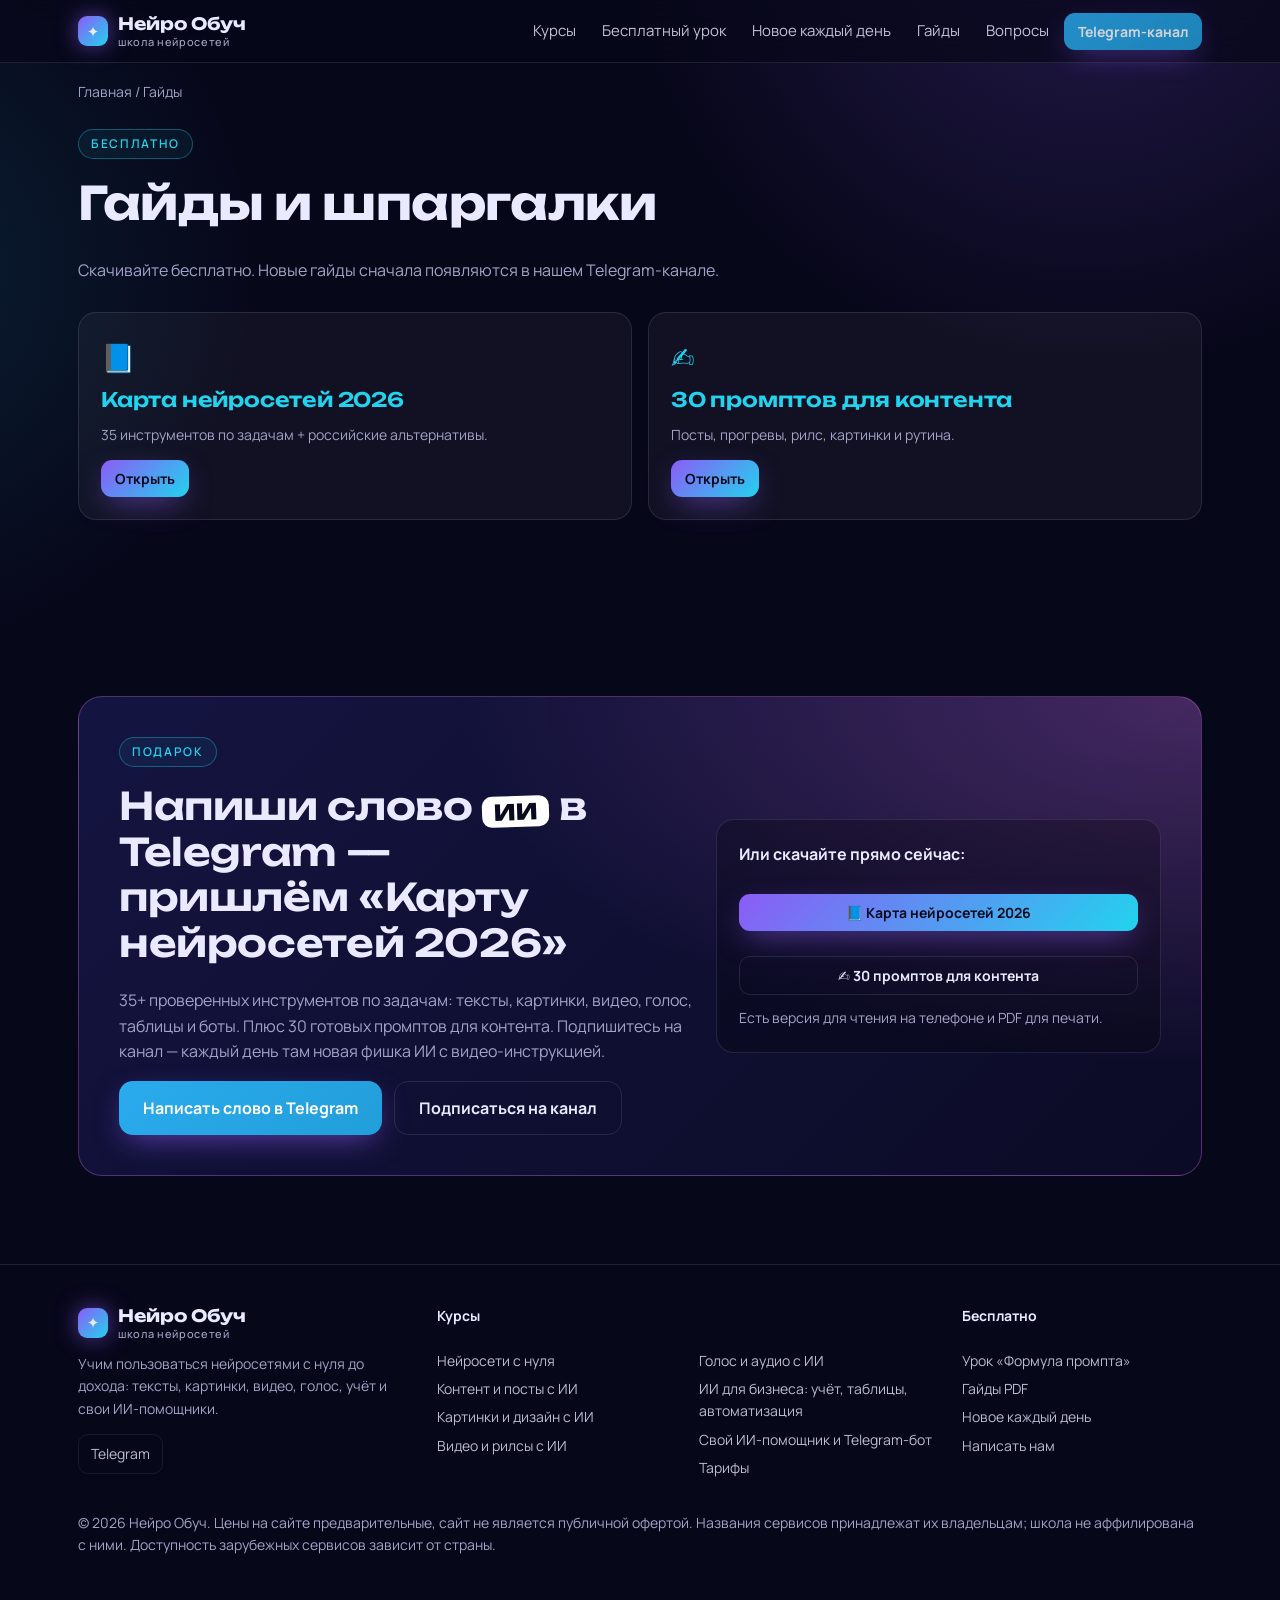
==== gaydy/index.html @ 3688b10f "Сайт школы нейросетей «Нейро Обуч»: курсы, бесплатный урок, аудио, гайды, лента" ====
<!doctype html>
<html lang="ru"><head>
<meta charset="utf-8"><meta name="viewport" content="width=device-width,initial-scale=1,viewport-fit=cover">
<title>Бесплатные гайды по нейросетям — Нейро Обуч</title><meta name="description" content="Карта нейросетей 2026 и промпты для контента — скачайте бесплатно.">
<link rel="canonical" href="https://avtomaster24bot-lab.github.io/neuro-obuch/gaydy/">
<meta property="og:type" content="website"><meta property="og:locale" content="ru_RU"><meta property="og:site_name" content="Нейро Обуч">
<meta property="og:title" content="Бесплатные гайды по нейросетям — Нейро Обуч"><meta property="og:description" content="Карта нейросетей 2026 и промпты для контента — скачайте бесплатно."><meta property="og:url" content="https://avtomaster24bot-lab.github.io/neuro-obuch/gaydy/">
<meta property="og:image" content="https://avtomaster24bot-lab.github.io/neuro-obuch/assets/img/hero.jpg"><meta name="twitter:card" content="summary_large_image">
<meta name="theme-color" content="#07071a">
<link rel="icon" href="../assets/img/favicon.svg" type="image/svg+xml">
<link rel="preconnect" href="https://fonts.googleapis.com"><link rel="preconnect" href="https://fonts.gstatic.com" crossorigin>
<link href="https://fonts.googleapis.com/css2?family=Manrope:wght@400;500;600;700;800&family=Unbounded:wght@500;600;700&display=swap&subset=cyrillic" rel="stylesheet">
<link rel="stylesheet" href="../assets/css/style.css?v=3">
</head><body>
<header class="top"><div class="wrap">
<a class="logo" href="../"><span class="logo-mark" aria-hidden="true">✦</span><span>Нейро Обуч<small>школа нейросетей</small></span></a>
<button class="burger" aria-label="Меню" aria-expanded="false">☰</button>
<nav class="nav"><a href="../kursy/">Курсы</a><a href="../urok/formula-prompta/">Бесплатный урок</a><a href="../novoe/">Новое каждый день</a><a href="../gaydy/">Гайды</a><a href="../#faq">Вопросы</a><a class="btn sm tg" data-link="channel" href="#">Telegram-канал</a></nav></div></header>
<main><div class="wrap"><p class="crumbs"><a href="../">Главная</a> / Гайды</p></div>
<section style="padding-top:26px"><div class="wrap"><div class="sec-head"><span class="eyebrow">Бесплатно</span><h1 style="font-size:clamp(26px,6vw,46px)">Гайды и шпаргалки</h1><p class="muted">Скачивайте бесплатно. Новые гайды сначала появляются в нашем Telegram-канале.</p></div>
<div class="grid g2"><a class="card glow" href="karta-neyrosetey/"><div class="ico">📘</div><h3>Карта нейросетей 2026</h3><p class="muted small">35 инструментов по задачам + российские альтернативы.</p><span class="btn sm">Открыть</span></a>
<a class="card glow" href="30-promptov/"><div class="ico">✍️</div><h3>30 промптов для контента</h3><p class="muted small">Посты, прогревы, рилс, картинки и рутина.</p><span class="btn sm">Открыть</span></a></div></div></section>
<section id="gift"><div class="wrap"><div class="lm reveal">
<div><span class="eyebrow">Подарок</span><h2>Напиши слово <span class="kw" data-keyword>ИИ</span> в Telegram —<br>пришлём «Карту нейросетей 2026»</h2>
<p class="muted">35+ проверенных инструментов по задачам: тексты, картинки, видео, голос, таблицы и боты. Плюс 30 готовых промптов для контента. Подпишитесь на канал — каждый день там новая фишка ИИ с видео-инструкцией.</p>
<div class="btns"><a class="btn tg" data-link="bot" href="#">Написать слово в Telegram</a><a class="btn ghost" data-link="channel" href="#">Подписаться на канал</a></div></div>
<div class="card" style="background:rgba(0,0,0,.25)"><b>Или скачайте прямо сейчас:</b><br><br>
<a class="btn sm block" href="../gaydy/karta-neyrosetey/">📘 Карта нейросетей 2026</a><br>
<a class="btn sm ghost block" href="../gaydy/30-promptov/">✍️ 30 промптов для контента</a>
<p class="small muted" style="margin:12px 0 0">Есть версия для чтения на телефоне и PDF для печати.</p></div>
</div></div></section></main>
<footer><div class="wrap cols">
<div><a class="logo" href="../" style="opacity:1"><span class="logo-mark">✦</span><span>Нейро Обуч<small>школа нейросетей</small></span></a>
<p style="margin-top:12px">Учим пользоваться нейросетями с нуля до дохода: тексты, картинки, видео, голос, учёт и свои ИИ-помощники.</p>
<div class="soc"><a data-link="channel" href="#">Telegram</a><a data-link="youtube" data-social href="#">YouTube</a><a data-link="instagram" data-social href="#">Instagram</a><a data-link="tiktok" data-social href="#">TikTok</a><a data-link="vk" data-social href="#">VK</a></div></div>
<div><b style="color:var(--txt)">Курсы</b><br><br><a href="../kursy/s-nulya/">Нейросети с нуля</a><a href="../kursy/kontent/">Контент и посты с ИИ</a><a href="../kursy/kartinki/">Картинки и дизайн с ИИ</a><a href="../kursy/video/">Видео и рилсы с ИИ</a></div>
<div><b style="color:var(--txt)">&nbsp;</b><br><br><a href="../kursy/golos/">Голос и аудио с ИИ</a><a href="../kursy/biznes/">ИИ для бизнеса: учёт, таблицы, автоматизация</a><a href="../kursy/ii-pomoshchnik/">Свой ИИ-помощник и Telegram-бот</a><a href="../kursy/#tarify">Тарифы</a></div>
<div><b style="color:var(--txt)">Бесплатно</b><br><br><a href="../urok/formula-prompta/">Урок «Формула промпта»</a><a href="../gaydy/">Гайды PDF</a><a href="../novoe/">Новое каждый день</a><a data-link="contact" href="#">Написать нам</a></div>
</div><div class="wrap"><p class="small" style="margin-top:26px">© 2026 Нейро Обуч. Цены на сайте предварительные, сайт не является публичной офертой. Названия сервисов принадлежат их владельцам; школа не аффилирована с ними. Доступность зарубежных сервисов зависит от страны.</p></div></footer>
<div class="mbar"><a class="btn ghost" href="../urok/formula-prompta/">Бесплатный урок</a><a class="btn" href="../kursy/">Выбрать курс</a></div>
<script src="../config.js?v=3"></script><script src="../assets/js/app.js?v=3"></script>
</body></html>
---- assets/css/style.css ----
:root{--bg:#07071a;--bg2:#0d0d2b;--card:rgba(255,255,255,.045);--line:rgba(255,255,255,.1);--txt:#e9e9ff;--mut:#a3a3c7;--v:#8b5cf6;--c:#22d3ee;--p:#e879f9;--g:linear-gradient(135deg,#8b5cf6 0%,#22d3ee 100%);--r:18px;--hf:'Unbounded',system-ui,sans-serif;--bf:'Manrope',system-ui,-apple-system,Segoe UI,Roboto,sans-serif}
*{box-sizing:border-box}html{scroll-behavior:smooth;-webkit-text-size-adjust:100%}
body{margin:0;background:var(--bg);color:var(--txt);font:16px/1.6 var(--bf);overflow-x:hidden}
body:before{content:"";position:fixed;inset:0;z-index:-1;background:radial-gradient(60vw 60vw at 85% -10%,rgba(139,92,246,.22),transparent 60%),radial-gradient(50vw 50vw at -10% 30%,rgba(34,211,238,.12),transparent 60%),var(--bg)}
img{max-width:100%;display:block;height:auto}a{color:var(--c);text-decoration:none}a:hover{text-decoration:underline}
h1,h2,h3{font-family:var(--hf);line-height:1.2;margin:0 0 .6em;letter-spacing:-.01em}
h1{font-size:clamp(27px,6.9vw,58px);font-weight:700}h2{font-size:clamp(23px,5.2vw,38px);font-weight:600}h3{font-size:clamp(17px,4vw,20px);font-weight:600}
p{margin:0 0 1em}.wrap{max-width:1160px;margin:0 auto;padding:0 18px}
.grad{background:var(--g);-webkit-background-clip:text;background-clip:text;color:transparent}
.muted{color:var(--mut)}.small{font-size:14px}
section{padding:56px 0}@media(min-width:900px){section{padding:88px 0}}
.eyebrow{display:inline-block;font:600 12px/1 var(--bf);letter-spacing:.14em;text-transform:uppercase;color:var(--c);border:1px solid rgba(34,211,238,.35);padding:8px 12px;border-radius:99px;margin-bottom:16px;background:rgba(34,211,238,.06)}
/* header */
.top{position:sticky;top:0;z-index:50;background:rgba(7,7,26,.72);backdrop-filter:blur(14px);-webkit-backdrop-filter:blur(14px);border-bottom:1px solid var(--line)}
.top .wrap{display:flex;align-items:center;gap:12px;height:62px}
.logo{display:flex;align-items:center;gap:10px;color:var(--txt);font:700 17px var(--hf);white-space:nowrap}.logo:hover{text-decoration:none}
.logo-mark{width:30px;height:30px;border-radius:9px;background:var(--g);box-shadow:0 0 22px rgba(139,92,246,.6);display:grid;place-items:center;font-size:15px}
.logo small{display:block;font:500 11px var(--bf);color:var(--mut);letter-spacing:.06em}
.nav{margin-left:auto;display:flex;gap:4px;align-items:center}
.nav a{color:var(--txt);opacity:.82;padding:8px 11px;border-radius:10px;font-size:15px}.nav a:hover{opacity:1;background:var(--card);text-decoration:none}
.burger{display:none;margin-left:auto;background:var(--card);border:1px solid var(--line);color:var(--txt);border-radius:10px;width:42px;height:40px;font-size:20px}
@media(max-width:899px){.burger{display:block}.nav{display:none;position:absolute;top:62px;left:0;right:0;flex-direction:column;align-items:stretch;background:#0b0b26;border-bottom:1px solid var(--line);padding:10px 14px 16px}.nav.open{display:flex}.nav a{padding:12px}.nav .btn{margin-top:6px}}
/* buttons */
.btn{display:inline-flex;align-items:center;justify-content:center;gap:8px;padding:15px 24px;border-radius:14px;font:700 16px var(--bf);color:#0a0a1f;background:var(--g);border:0;cursor:pointer;box-shadow:0 10px 30px -8px rgba(139,92,246,.65);transition:transform .15s,box-shadow .15s;text-align:center}
.btn:hover{transform:translateY(-2px);text-decoration:none;box-shadow:0 14px 36px -8px rgba(34,211,238,.6)}
.btn.ghost{background:transparent;color:var(--txt);border:1px solid var(--line);box-shadow:none}.btn.ghost:hover{border-color:var(--c)}
.btn.tg{background:linear-gradient(135deg,#2aabee,#229ed9);color:#fff}
.btn.sm{padding:9px 14px;font-size:14px;border-radius:11px}.btn.block{display:flex;width:100%}
.btns{display:flex;flex-wrap:wrap;gap:12px}
/* hero */
.hero{padding:34px 0 40px;position:relative}
.hero-grid{display:grid;gap:26px;align-items:center}
@media(min-width:900px){.hero{padding:70px 0}.hero-grid{grid-template-columns:1.05fr 1fr}}
.hero .lead{font-size:clamp(16px,4.2vw,19px);color:#cfd0ef;max-width:600px}
.hero-img{border-radius:24px;overflow:hidden;border:1px solid var(--line);box-shadow:0 30px 80px -30px rgba(139,92,246,.6)}
.chips{display:flex;flex-wrap:wrap;gap:8px;margin:18px 0 24px}
.chip{font-size:13.5px;padding:7px 12px;border-radius:99px;background:var(--card);border:1px solid var(--line)}
.stats{display:grid;grid-template-columns:repeat(3,1fr);gap:10px;margin-top:26px}
.stat{background:var(--card);border:1px solid var(--line);border-radius:14px;padding:12px}.stat b{display:block;font:700 clamp(17px,4.6vw,22px) var(--hf)}.stat span{font-size:12.5px;color:var(--mut);line-height:1.3;display:block}
/* cards */
.grid{display:grid;gap:16px}
@media(min-width:640px){.g2{grid-template-columns:repeat(2,1fr)}.g3{grid-template-columns:repeat(2,1fr)}}
@media(min-width:960px){.g3{grid-template-columns:repeat(3,1fr)}.g4{grid-template-columns:repeat(4,1fr)}}
.card{background:var(--card);border:1px solid var(--line);border-radius:var(--r);padding:22px;position:relative}
.card.glow:hover{border-color:rgba(139,92,246,.55);box-shadow:0 0 0 1px rgba(139,92,246,.25),0 20px 50px -25px rgba(139,92,246,.7)}
.ccard{display:flex;flex-direction:column;overflow:hidden;padding:0;color:var(--txt);transition:transform .2s,border-color .2s}.ccard:hover{transform:translateY(-4px);text-decoration:none;border-color:rgba(34,211,238,.5)}
.ccard img{aspect-ratio:4/3;object-fit:cover;width:100%}
.ccard .body{padding:18px 20px 20px;display:flex;flex-direction:column;flex:1}
.ccard .meta{display:flex;flex-wrap:wrap;gap:6px;margin-bottom:10px}
.ccard .price{margin-top:auto;display:flex;justify-content:space-between;align-items:center;padding-top:14px;border-top:1px solid var(--line);font:700 19px var(--hf)}
.ccard .price span{font:600 14px var(--bf);color:var(--c)}
.tag{display:inline-block;font-size:12px;font-weight:700;padding:4px 10px;border-radius:99px;background:rgba(139,92,246,.16);color:#c9b6ff;border:1px solid rgba(139,92,246,.3)}
.know li{margin-bottom:10px}.ico{font-size:28px;margin-bottom:8px}
.ph{position:absolute;top:12px;right:12px;font-size:11px;font-weight:800;letter-spacing:.08em;color:#fbbf24;border:1px dashed #fbbf24;padding:3px 8px;border-radius:8px}
/* audio */
.audio{display:grid;gap:18px;align-items:center;background:linear-gradient(135deg,rgba(139,92,246,.18),rgba(34,211,238,.08));border:1px solid rgba(139,92,246,.35);border-radius:24px;padding:22px}
@media(min-width:800px){.audio{grid-template-columns:auto 1fr;padding:30px}}
.audio .wave{width:74px;height:74px;border-radius:20px;background:var(--g);display:grid;place-items:center;font-size:34px;box-shadow:0 0 40px rgba(139,92,246,.6)}
audio{width:100%;margin-top:6px;border-radius:12px}
/* feed */
.fcard{background:var(--card);border:1px solid var(--line);border-radius:var(--r);padding:20px;display:flex;flex-direction:column}
.fcard h3{font-size:17px}.fcard p{font-size:15px;color:#cfd0ef}.fcard .how{background:rgba(34,211,238,.07);border-left:3px solid var(--c);padding:10px 12px;border-radius:8px}
.fmeta{display:flex;justify-content:space-between;align-items:center;margin-bottom:10px;font-size:13px;color:var(--mut)}
.region{font-size:12.5px!important;color:#fbbf24!important}
.factions{margin-top:auto;display:flex;flex-wrap:wrap;gap:10px;align-items:center}.src{font-size:13px}
/* lead magnet */
.lm{display:grid;gap:18px;border-radius:24px;padding:26px;background:radial-gradient(120% 140% at 100% 0%,rgba(232,121,249,.25),transparent 55%),linear-gradient(135deg,#141441,#0b0b26);border:1px solid rgba(232,121,249,.3)}
@media(min-width:860px){.lm{grid-template-columns:1.3fr 1fr;align-items:center;padding:40px}}
.kw{display:inline-block;font:800 22px var(--hf);background:#fff;color:#0a0a1f;padding:2px 12px;border-radius:10px;transform:rotate(-2deg)}
/* course page */
.crumbs{font-size:14px;color:var(--mut);margin:18px 0 0}.crumbs a{color:var(--mut)}
.chero{display:grid;gap:24px;align-items:center;padding:24px 0 10px}@media(min-width:900px){.chero{grid-template-columns:1.1fr .9fr}}
.chero img{border-radius:22px;border:1px solid var(--line)}
.check{list-style:none;padding:0;margin:0}.check li{padding-left:30px;position:relative;margin-bottom:10px}.check li:before{content:"✓";position:absolute;left:0;top:0;width:21px;height:21px;border-radius:7px;background:var(--g);color:#0a0a1f;font-weight:800;font-size:13px;display:grid;place-items:center}
details.mod{background:var(--card);border:1px solid var(--line);border-radius:16px;margin-bottom:12px;overflow:hidden}
details.mod summary{cursor:pointer;list-style:none;padding:18px 20px;display:flex;gap:14px;align-items:center;font:600 17px var(--hf)}
details.mod summary::-webkit-details-marker{display:none}
details.mod summary .n{flex:none;width:38px;height:38px;border-radius:12px;background:var(--g);color:#0a0a1f;display:grid;place-items:center;font-weight:800}
details.mod summary:after{content:"+";margin-left:auto;font-size:24px;color:var(--c)}details.mod[open] summary:after{content:"−"}
details.mod .in{padding:0 20px 18px}details.mod ol{margin:0;padding-left:22px}details.mod ol li{margin-bottom:6px}
.buy{position:sticky;top:80px;background:linear-gradient(160deg,rgba(139,92,246,.22),rgba(34,211,238,.08));border:1px solid rgba(139,92,246,.4);border-radius:22px;padding:24px}
.buy .big{font:700 34px var(--hf)}.note{font-size:12.5px;color:#fbbf24}
.layout{display:grid;gap:26px}@media(min-width:960px){.layout{grid-template-columns:1fr 340px;align-items:start}}
.pipe{border-radius:18px;border:1px solid var(--line);background:#0b0b26;padding:8px}
.tools{display:flex;flex-wrap:wrap;gap:8px}
/* lesson */
.lesson{max-width:780px;margin:0 auto}.lesson h2{margin-top:1.6em}
.step{display:flex;gap:14px;align-items:flex-start;margin:26px 0 12px}.step .n{flex:none;width:44px;height:44px;border-radius:14px;background:var(--g);color:#0a0a1f;font:800 19px var(--hf);display:grid;place-items:center}
.step h2{margin:6px 0 0;font-size:clamp(19px,4.6vw,25px)}
figure{margin:16px 0 22px}figure img{border-radius:16px;border:1px solid var(--line)}figcaption{font-size:13px;color:var(--mut);margin-top:8px}
.prompt{background:#0f0f33;border:1px solid rgba(34,211,238,.35);border-radius:14px;padding:16px 18px;font:15px/1.6 ui-monospace,SFMono-Regular,Menlo,Consolas,monospace;white-space:pre-wrap;position:relative;color:#dff;padding-top:54px}
.prompt .copy{position:absolute;top:8px;right:8px}
.tip{background:rgba(251,191,36,.08);border:1px solid rgba(251,191,36,.35);border-radius:14px;padding:14px 16px;margin:16px 0}
.bad{border-color:rgba(248,113,113,.5)}.good{border-color:rgba(74,222,128,.55)}
/* faq */
details.faq{border-bottom:1px solid var(--line);padding:16px 0}details.faq summary{cursor:pointer;font-weight:700;font-size:17px;list-style:none;display:flex;gap:12px}details.faq summary:after{content:"+";margin-left:auto;color:var(--c);font-size:22px}details.faq[open] summary:after{content:"−"}details.faq p{margin:10px 0 0;color:#cfd0ef}
/* footer */
footer{border-top:1px solid var(--line);padding:40px 0 90px;color:var(--mut);font-size:14px}
footer .cols{display:grid;gap:22px}@media(min-width:800px){footer .cols{grid-template-columns:1.4fr 1fr 1fr 1fr}}
footer a{color:var(--txt);opacity:.8;display:block;margin-bottom:6px}
.soc{display:flex;gap:8px}.soc a{display:inline-flex;padding:8px 12px;border:1px solid var(--line);border-radius:10px}
/* misc */
.toast{position:fixed;left:50%;bottom:22px;transform:translate(-50%,30px);opacity:0;transition:.3s;background:#1b1b48;border:1px solid var(--v);color:#fff;padding:14px 18px;border-radius:14px;z-index:99;max-width:92vw;font-size:15px;box-shadow:0 20px 50px -10px #000}
.toast.show{opacity:1;transform:translate(-50%,0)}
.mbar{position:fixed;left:0;right:0;bottom:0;z-index:40;padding:10px 14px calc(10px + env(safe-area-inset-bottom));background:rgba(7,7,26,.9);backdrop-filter:blur(12px);border-top:1px solid var(--line);display:flex;gap:10px}
.mbar .btn{flex:1;padding:12px 10px;font-size:15px}@media(min-width:900px){.mbar{display:none}}
.reveal{opacity:0;transform:translateY(18px);transition:opacity .6s,transform .6s}.reveal.in{opacity:1;transform:none}
@media(prefers-reduced-motion:reduce){.reveal{opacity:1;transform:none;transition:none}html{scroll-behavior:auto}}
.sec-head{max-width:720px;margin-bottom:28px}
.steps4{counter-reset:s}.steps4 .card:before{counter-increment:s;content:"0" counter(s);font:700 30px var(--hf);background:var(--g);-webkit-background-clip:text;background-clip:text;color:transparent;display:block;margin-bottom:6px}
.tariff.hot{border-color:rgba(34,211,238,.6);box-shadow:0 0 0 1px rgba(34,211,238,.3),0 30px 60px -30px rgba(34,211,238,.6)}
.tariff .big{font:700 30px var(--hf);margin:8px 0}
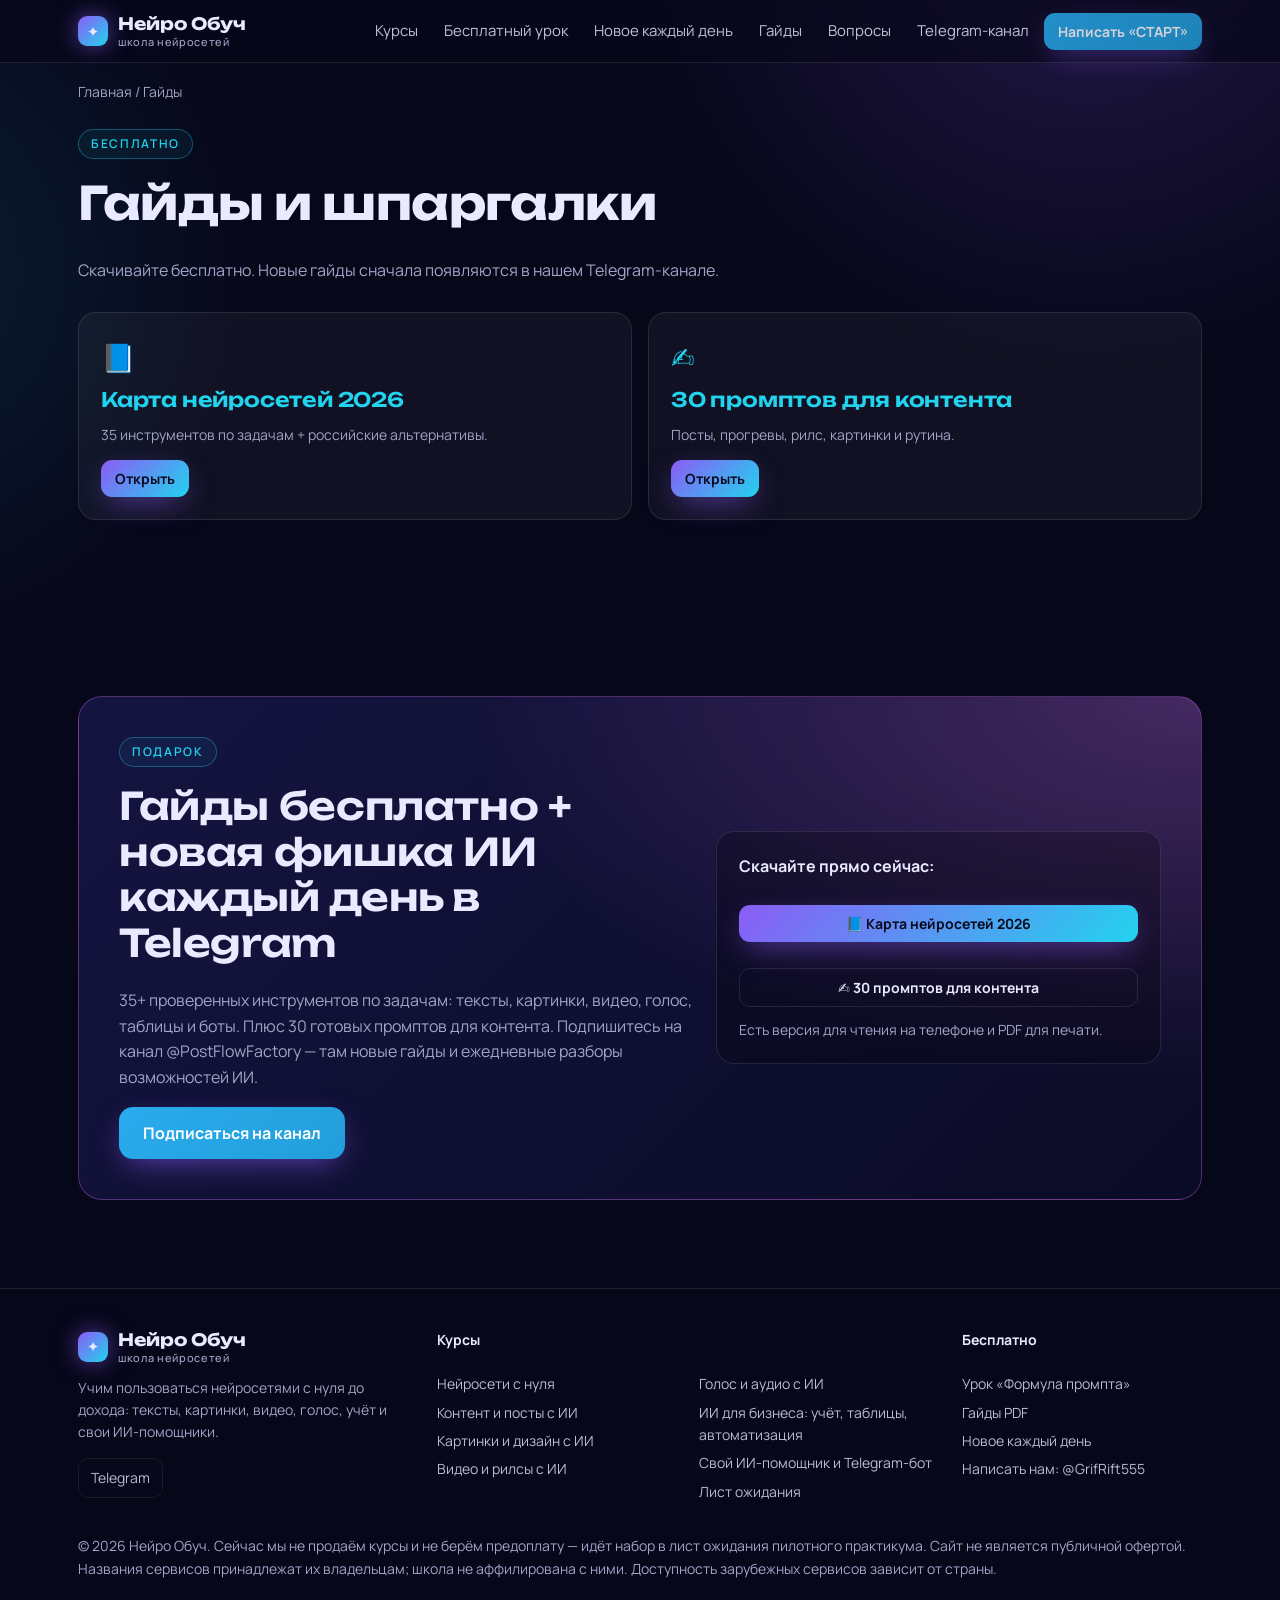
==== commit 3036e992: "Лист ожидания: без продаж и предоплаты, пилот «Нейросети с нуля» (14 уроков), воронка «СТАРТ» → @Gri" ====
--- a/gaydy/index.html
+++ b/gaydy/index.html
@@ -10,21 +10,21 @@
 <link rel="icon" href="../assets/img/favicon.svg" type="image/svg+xml">
 <link rel="preconnect" href="https://fonts.googleapis.com"><link rel="preconnect" href="https://fonts.gstatic.com" crossorigin>
 <link href="https://fonts.googleapis.com/css2?family=Manrope:wght@400;500;600;700;800&family=Unbounded:wght@500;600;700&display=swap&subset=cyrillic" rel="stylesheet">
-<link rel="stylesheet" href="../assets/css/style.css?v=3">
+<link rel="stylesheet" href="../assets/css/style.css?v=6">
 </head><body>
 <header class="top"><div class="wrap">
 <a class="logo" href="../"><span class="logo-mark" aria-hidden="true">✦</span><span>Нейро Обуч<small>школа нейросетей</small></span></a>
 <button class="burger" aria-label="Меню" aria-expanded="false">☰</button>
-<nav class="nav"><a href="../kursy/">Курсы</a><a href="../urok/formula-prompta/">Бесплатный урок</a><a href="../novoe/">Новое каждый день</a><a href="../gaydy/">Гайды</a><a href="../#faq">Вопросы</a><a class="btn sm tg" data-link="channel" href="#">Telegram-канал</a></nav></div></header>
+<nav class="nav"><a href="../kursy/">Курсы</a><a href="../urok/formula-prompta/">Бесплатный урок</a><a href="../novoe/">Новое каждый день</a><a href="../gaydy/">Гайды</a><a href="../#faq">Вопросы</a><a data-link="channel" href="https://t.me/PostFlowFactory" target="_blank" rel="noopener">Telegram-канал</a><a class="btn sm tg" data-link="waitlist" href="https://t.me/GrifRift555?text=%D0%A1%D0%A2%D0%90%D0%A0%D0%A2" target="_blank" rel="noopener">Написать «СТАРТ»</a></nav></div></header>
 <main><div class="wrap"><p class="crumbs"><a href="../">Главная</a> / Гайды</p></div>
 <section style="padding-top:26px"><div class="wrap"><div class="sec-head"><span class="eyebrow">Бесплатно</span><h1 style="font-size:clamp(26px,6vw,46px)">Гайды и шпаргалки</h1><p class="muted">Скачивайте бесплатно. Новые гайды сначала появляются в нашем Telegram-канале.</p></div>
 <div class="grid g2"><a class="card glow" href="karta-neyrosetey/"><div class="ico">📘</div><h3>Карта нейросетей 2026</h3><p class="muted small">35 инструментов по задачам + российские альтернативы.</p><span class="btn sm">Открыть</span></a>
 <a class="card glow" href="30-promptov/"><div class="ico">✍️</div><h3>30 промптов для контента</h3><p class="muted small">Посты, прогревы, рилс, картинки и рутина.</p><span class="btn sm">Открыть</span></a></div></div></section>
 <section id="gift"><div class="wrap"><div class="lm reveal">
-<div><span class="eyebrow">Подарок</span><h2>Напиши слово <span class="kw" data-keyword>ИИ</span> в Telegram —<br>пришлём «Карту нейросетей 2026»</h2>
-<p class="muted">35+ проверенных инструментов по задачам: тексты, картинки, видео, голос, таблицы и боты. Плюс 30 готовых промптов для контента. Подпишитесь на канал — каждый день там новая фишка ИИ с видео-инструкцией.</p>
-<div class="btns"><a class="btn tg" data-link="bot" href="#">Написать слово в Telegram</a><a class="btn ghost" data-link="channel" href="#">Подписаться на канал</a></div></div>
-<div class="card" style="background:rgba(0,0,0,.25)"><b>Или скачайте прямо сейчас:</b><br><br>
+<div><span class="eyebrow">Подарок</span><h2>Гайды бесплатно + новая фишка ИИ каждый день в Telegram</h2>
+<p class="muted">35+ проверенных инструментов по задачам: тексты, картинки, видео, голос, таблицы и боты. Плюс 30 готовых промптов для контента. Подпишитесь на канал @PostFlowFactory — там новые гайды и ежедневные разборы возможностей ИИ.</p>
+<div class="btns"><a class="btn tg" data-link="channel" href="https://t.me/PostFlowFactory" target="_blank" rel="noopener">Подписаться на канал</a></div></div>
+<div class="card" style="background:rgba(0,0,0,.25)"><b>Скачайте прямо сейчас:</b><br><br>
 <a class="btn sm block" href="../gaydy/karta-neyrosetey/">📘 Карта нейросетей 2026</a><br>
 <a class="btn sm ghost block" href="../gaydy/30-promptov/">✍️ 30 промптов для контента</a>
 <p class="small muted" style="margin:12px 0 0">Есть версия для чтения на телефоне и PDF для печати.</p></div>
@@ -32,11 +32,11 @@
 <footer><div class="wrap cols">
 <div><a class="logo" href="../" style="opacity:1"><span class="logo-mark">✦</span><span>Нейро Обуч<small>школа нейросетей</small></span></a>
 <p style="margin-top:12px">Учим пользоваться нейросетями с нуля до дохода: тексты, картинки, видео, голос, учёт и свои ИИ-помощники.</p>
-<div class="soc"><a data-link="channel" href="#">Telegram</a><a data-link="youtube" data-social href="#">YouTube</a><a data-link="instagram" data-social href="#">Instagram</a><a data-link="tiktok" data-social href="#">TikTok</a><a data-link="vk" data-social href="#">VK</a></div></div>
+<div class="soc"><a data-link="channel" href="https://t.me/PostFlowFactory" target="_blank" rel="noopener">Telegram</a><a data-link="youtube" data-social href="#">YouTube</a><a data-link="instagram" data-social href="#">Instagram</a><a data-link="tiktok" data-social href="#">TikTok</a><a data-link="vk" data-social href="#">VK</a></div></div>
 <div><b style="color:var(--txt)">Курсы</b><br><br><a href="../kursy/s-nulya/">Нейросети с нуля</a><a href="../kursy/kontent/">Контент и посты с ИИ</a><a href="../kursy/kartinki/">Картинки и дизайн с ИИ</a><a href="../kursy/video/">Видео и рилсы с ИИ</a></div>
-<div><b style="color:var(--txt)">&nbsp;</b><br><br><a href="../kursy/golos/">Голос и аудио с ИИ</a><a href="../kursy/biznes/">ИИ для бизнеса: учёт, таблицы, автоматизация</a><a href="../kursy/ii-pomoshchnik/">Свой ИИ-помощник и Telegram-бот</a><a href="../kursy/#tarify">Тарифы</a></div>
-<div><b style="color:var(--txt)">Бесплатно</b><br><br><a href="../urok/formula-prompta/">Урок «Формула промпта»</a><a href="../gaydy/">Гайды PDF</a><a href="../novoe/">Новое каждый день</a><a data-link="contact" href="#">Написать нам</a></div>
-</div><div class="wrap"><p class="small" style="margin-top:26px">© 2026 Нейро Обуч. Цены на сайте предварительные, сайт не является публичной офертой. Названия сервисов принадлежат их владельцам; школа не аффилирована с ними. Доступность зарубежных сервисов зависит от страны.</p></div></footer>
-<div class="mbar"><a class="btn ghost" href="../urok/formula-prompta/">Бесплатный урок</a><a class="btn" href="../kursy/">Выбрать курс</a></div>
-<script src="../config.js?v=3"></script><script src="../assets/js/app.js?v=3"></script>
+<div><b style="color:var(--txt)">&nbsp;</b><br><br><a href="../kursy/golos/">Голос и аудио с ИИ</a><a href="../kursy/biznes/">ИИ для бизнеса: учёт, таблицы, автоматизация</a><a href="../kursy/ii-pomoshchnik/">Свой ИИ-помощник и Telegram-бот</a><a href="../kursy/#zhdem">Лист ожидания</a></div>
+<div><b style="color:var(--txt)">Бесплатно</b><br><br><a href="../urok/formula-prompta/">Урок «Формула промпта»</a><a href="../gaydy/">Гайды PDF</a><a href="../novoe/">Новое каждый день</a><a data-link="contact" href="https://t.me/GrifRift555" target="_blank" rel="noopener">Написать нам: @GrifRift555</a></div>
+</div><div class="wrap"><p class="small" style="margin-top:26px">© 2026 Нейро Обуч. Сейчас мы не продаём курсы и не берём предоплату — идёт набор в лист ожидания пилотного практикума. Сайт не является публичной офертой. Названия сервисов принадлежат их владельцам; школа не аффилирована с ними. Доступность зарубежных сервисов зависит от страны.</p></div></footer>
+<div class="mbar"><a class="btn ghost" href="../urok/formula-prompta/">Бесплатный урок</a><a class="btn tg" data-link="waitlist" href="https://t.me/GrifRift555?text=%D0%A1%D0%A2%D0%90%D0%A0%D0%A2" target="_blank" rel="noopener">Написать «СТАРТ»</a></div>
+<script src="../config.js?v=6"></script><script src="../assets/js/app.js?v=6"></script>
 </body></html>
--- a/assets/css/style.css
+++ b/assets/css/style.css
@@ -53,10 +53,10 @@
 .know li{margin-bottom:10px}.ico{font-size:28px;margin-bottom:8px}
 .ph{position:absolute;top:12px;right:12px;font-size:11px;font-weight:800;letter-spacing:.08em;color:#fbbf24;border:1px dashed #fbbf24;padding:3px 8px;border-radius:8px}
 /* audio */
-.audio{display:grid;gap:18px;align-items:center;background:linear-gradient(135deg,rgba(139,92,246,.18),rgba(34,211,238,.08));border:1px solid rgba(139,92,246,.35);border-radius:24px;padding:22px}
-@media(min-width:800px){.audio{grid-template-columns:auto 1fr;padding:30px}}
-.audio .wave{width:74px;height:74px;border-radius:20px;background:var(--g);display:grid;place-items:center;font-size:34px;box-shadow:0 0 40px rgba(139,92,246,.6)}
-audio{width:100%;margin-top:6px;border-radius:12px}
+.audio{display:grid;grid-template-columns:56px 1fr;gap:16px;align-items:start;background:linear-gradient(135deg,rgba(139,92,246,.18),rgba(34,211,238,.08));border:1px solid rgba(139,92,246,.35);border-radius:24px;padding:22px}
+@media(min-width:800px){.audio{grid-template-columns:74px 1fr;padding:30px;align-items:center}}
+.audio .wave{width:56px;height:56px;border-radius:16px;font-size:26px!important;background:var(--g);display:grid;place-items:center;font-size:34px;box-shadow:0 0 40px rgba(139,92,246,.6)}
+audio{width:100%;margin-top:10px;border-radius:12px}.audio audio{grid-column:1/-1}
 /* feed */
 .fcard{background:var(--card);border:1px solid var(--line);border-radius:var(--r);padding:20px;display:flex;flex-direction:column}
 .fcard h3{font-size:17px}.fcard p{font-size:15px;color:#cfd0ef}.fcard .how{background:rgba(34,211,238,.07);border-left:3px solid var(--c);padding:10px 12px;border-radius:8px}
@@ -110,3 +110,6 @@
 .steps4{counter-reset:s}.steps4 .card:before{counter-increment:s;content:"0" counter(s);font:700 30px var(--hf);background:var(--g);-webkit-background-clip:text;background-clip:text;color:transparent;display:block;margin-bottom:6px}
 .tariff.hot{border-color:rgba(34,211,238,.6);box-shadow:0 0 0 1px rgba(34,211,238,.3),0 30px 60px -30px rgba(34,211,238,.6)}
 .tariff .big{font:700 30px var(--hf);margin:8px 0}
+
+.funnel{margin:6px 0 20px;padding-left:22px}.funnel li{margin-bottom:8px}
+.pilot{border-color:rgba(34,211,238,.45)}.pilot-grid{display:grid;gap:22px;align-items:center}@media(min-width:860px){.pilot-grid{grid-template-columns:.9fr 1.1fr}}
